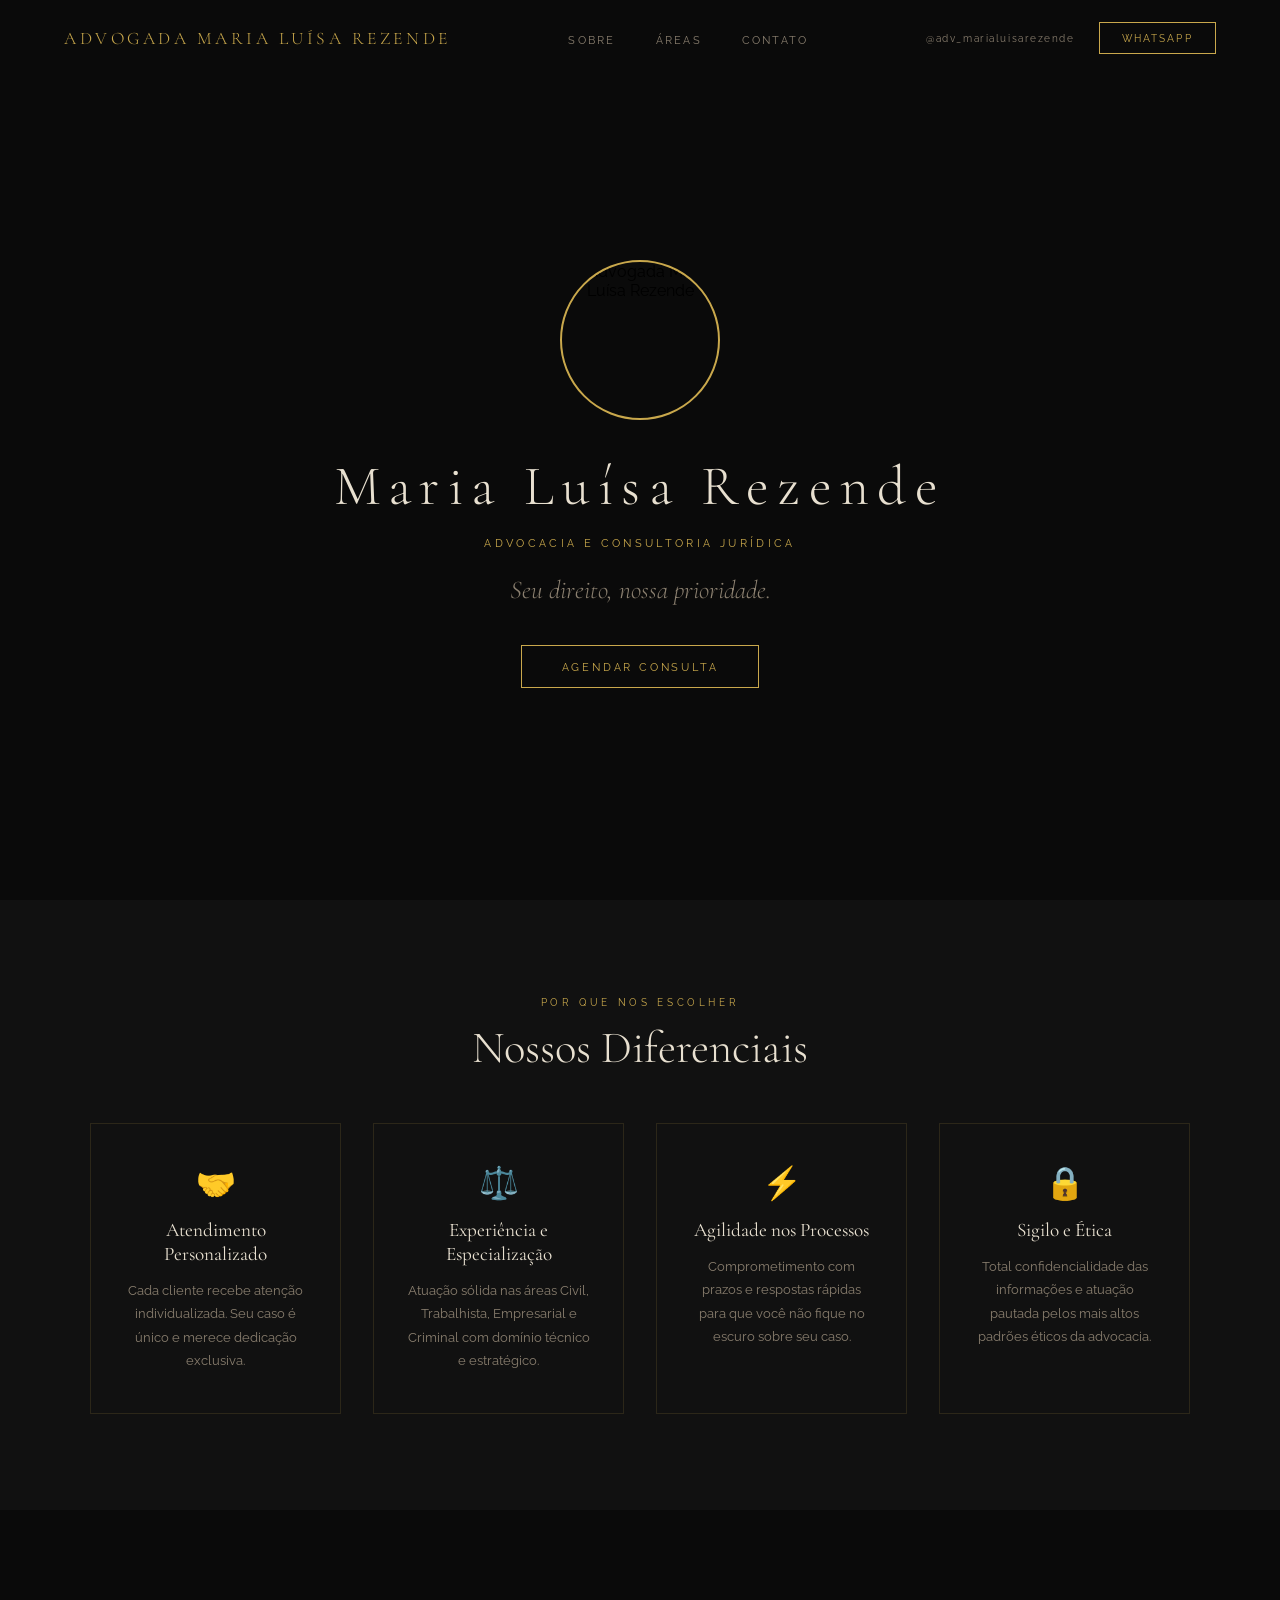
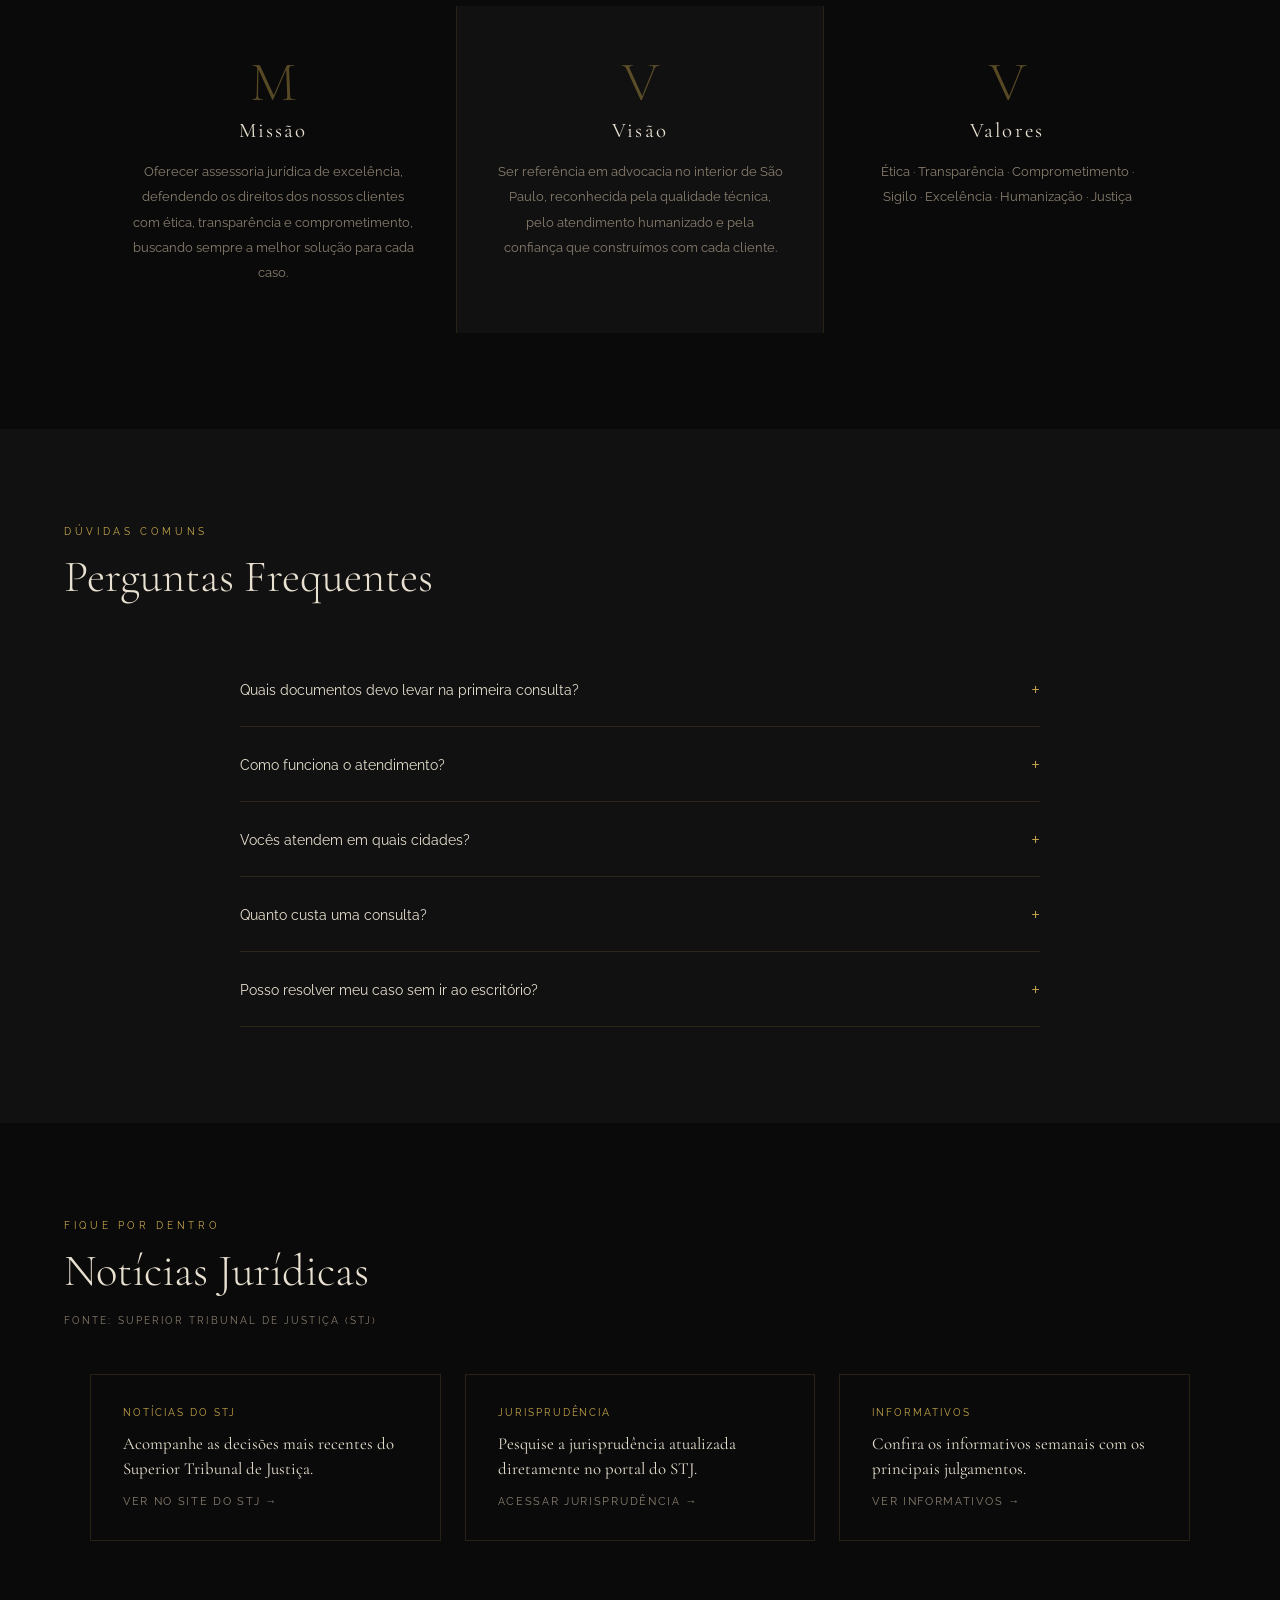
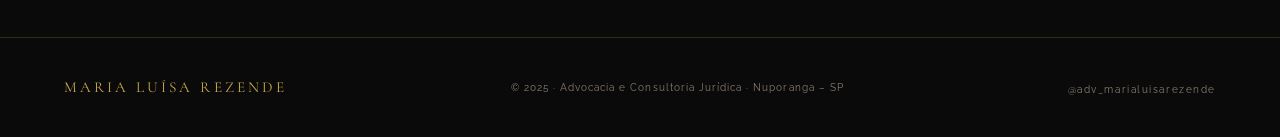
==== index.html @ fe0f77d1 "inicial" ====
<!DOCTYPE html>
<html lang="pt-br">
<head>
    <meta charset="UTF-8">
    <meta name="viewport" content="width=device-width, initial-scale=1.0">
    <title>Maria Luísa Rezende | Advocacia e Consultoria Jurídica</title>
    <link href="https://fonts.googleapis.com/css2?family=Cormorant+Garamond:ital,wght@0,300;0,400;0,600;1,300;1,400&family=Raleway:wght@300;400;500;600&display=swap" rel="stylesheet"/>
    <link rel="stylesheet" href="styles.css">
</head>
<body>

    <nav id="navbar">
        <a href="#" class="nav-logo">Advogada Maria Luísa Rezende</a>
        <ul class="nav-links">
            <li><a href="sobre.html">Sobre</a></li>
            <li><a href="areas.html">Áreas</a></li>
            <li><a href="contato.html">Contato</a></li>
        </ul>
        <div class="nav-right">
            <a href="https://instagram.com/adv_marialuisarezende" target="_blank" class="nav-instagram">
                @adv_marialuisarezende
            </a>
            <a href="https://wa.me/5516993647155" target="_blank" class="nav-whatsapp">
                WhatsApp
            </a>
        </div>
    </nav>

    <section class="hero">
        <div class="hero-photo">
            <img src="foto.jpg" alt="Advogada Maria Luísa Rezende"/>
        </div>
        <h1 class="hero-name">Maria Luísa Rezende</h1>
        <p class="hero-role">Advocacia e Consultoria Jurídica</p>
        <p class="hero-slogan">Seu direito, nossa prioridade.</p>
        <a href="https://wa.me/5516993647155?text=Olá%2C%20gostaria%20de%20agendar%20uma%20consulta." target="_blank" class="hero-btn">
            Agendar Consulta
        </a>
    </section>

    <section class="diferenciais">
        <p class="section-label">Por que nos escolher</p>
        <h2 class="section-title">Nossos Diferenciais</h2>
        <div class="diferenciais-grid">
            <div class="diferencial-item">
                <span class="diferencial-icone">🤝</span>
                <h3>Atendimento Personalizado</h3>
                <p>Cada cliente recebe atenção individualizada. Seu caso é único e merece dedicação exclusiva.</p>
            </div>
            <div class="diferencial-item">
                <span class="diferencial-icone">⚖️</span>
                <h3>Experiência e Especialização</h3>
                <p>Atuação sólida nas áreas Civil, Trabalhista, Empresarial e Criminal com domínio técnico e estratégico.</p>
            </div>
            <div class="diferencial-item">
                <span class="diferencial-icone">⚡</span>
                <h3>Agilidade nos Processos</h3>
                <p>Comprometimento com prazos e respostas rápidas para que você não fique no escuro sobre seu caso.</p>
            </div>
            <div class="diferencial-item">
                <span class="diferencial-icone">🔒</span>
                <h3>Sigilo e Ética</h3>
                <p>Total confidencialidade das informações e atuação pautada pelos mais altos padrões éticos da advocacia.</p>
            </div>
        </div>
    </section>

    <section class="mvv">
        <div class="mvv-grid">
            <div class="mvv-item">
                <span class="mvv-letra">M</span>
                <h3>Missão</h3>
                <p>Oferecer assessoria jurídica de excelência, defendendo os direitos dos nossos clientes com ética, transparência e comprometimento, buscando sempre a melhor solução para cada caso.</p>
            </div>
            <div class="mvv-item mvv-destaque">
                <span class="mvv-letra">V</span>
                <h3>Visão</h3>
                <p>Ser referência em advocacia no interior de São Paulo, reconhecida pela qualidade técnica, pelo atendimento humanizado e pela confiança que construímos com cada cliente.</p>
            </div>
            <div class="mvv-item">
                <span class="mvv-letra">V</span>
                <h3>Valores</h3>
                <p>Ética · Transparência · Comprometimento · Sigilo · Excelência · Humanização · Justiça</p>
            </div>
        </div>
    </section>

    <section class="faq">
        <p class="section-label">Dúvidas Comuns</p>
        <h2 class="section-title">Perguntas Frequentes</h2>
        <div class="faq-lista">

            <div class="faq-item">
                <button class="faq-pergunta">
                    Quais documentos devo levar na primeira consulta?
                    <span class="faq-icone">+</span>
                </button>
                <div class="faq-resposta">
                    <p>Leve sempre RG, CPF e comprovante de residência. Dependendo do caso: Direito de Família (certidão de casamento/nascimento), Trabalhista (carteira de trabalho, contracheques), Civil (contratos e documentos relacionados ao problema) e Criminal (boletim de ocorrência, se houver).</p>
                </div>
            </div>

            <div class="faq-item">
                <button class="faq-pergunta">
                    Como funciona o atendimento?
                    <span class="faq-icone">+</span>
                </button>
                <div class="faq-resposta">
                    <p>O atendimento começa com uma consulta inicial para entender seu caso. Após a análise, apresentamos as melhores estratégias jurídicas e os honorários de forma clara e transparente, sem surpresas.</p>
                </div>
            </div>

            <div class="faq-item">
                <button class="faq-pergunta">
                    Vocês atendem em quais cidades?
                    <span class="faq-icone">+</span>
                </button>
                <div class="faq-resposta">
                    <p>Estamos sediados em Nuporanga – SP e atendemos clientes em toda a região do interior paulista. Consultas online também estão disponíveis.</p>
                </div>
            </div>

            <div class="faq-item">
                <button class="faq-pergunta">
                    Quanto custa uma consulta?
                    <span class="faq-icone">+</span>
                </button>
                <div class="faq-resposta">
                    <p>Os honorários variam conforme a complexidade do caso e são sempre apresentados de forma transparente antes de qualquer compromisso. Entre em contato para agendar uma avaliação inicial.</p>
                </div>
            </div>

            <div class="faq-item">
                <button class="faq-pergunta">
                    Posso resolver meu caso sem ir ao escritório?
                    <span class="faq-icone">+</span>
                </button>
                <div class="faq-resposta">
                    <p>Sim! Oferecemos atendimento remoto via WhatsApp e videochamada para consultas e acompanhamento de casos, garantindo praticidade sem abrir mão da qualidade.</p>
                </div>
            </div>

        </div>
    </section>

    <section class="noticias">
        <p class="section-label">Fique por dentro</p>
        <h2 class="section-title">Notícias Jurídicas</h2>
        <p class="noticias-fonte">Fonte: Superior Tribunal de Justiça (STJ)</p>
        <div class="noticias-grid" id="noticias-grid">
            <p class="noticias-loading">Carregando notícias...</p>
        </div>
    </section>

    <footer>
        <div class="footer-brand">Maria Luísa Rezende</div>
        <div class="footer-copy">© 2025 · Advocacia e Consultoria Jurídica · Nuporanga – SP</div>
        <div class="footer-social">
            <a href="https://instagram.com/adv_marialuisarezende" target="_blank">@adv_marialuisarezende</a>
        </div>
    </footer>

    <script src="main.js"></script>
</body>
</html>
---- styles.css ----
* {
  box-sizing: border-box;
  margin: 0;
  padding: 0;
}

a {
  color: inherit;
  text-decoration: none;
}

body {
  background: #0a0a0a;
  font-family: 'Raleway', sans-serif;
  height: 200vh;
}


nav {
  position: fixed;
  top: 0;
  left: 0;
  right: 0;
  z-index: 100;

  display: flex;
  align-items: center;
  justify-content: space-between;

  padding: 1.4rem 5vw;

  background: transparent;
  border-bottom: 1px solid transparent;
  transition: background 0.4s, border-color 0.4s;
}

nav.scrolled {
  background: rgba(10, 10, 10, 0.95);
  border-color: rgba(201, 168, 76, 0.2);
  backdrop-filter: blur(12px);
}


.nav-logo {
  font-family: 'Cormorant Garamond', serif;
  font-size: 1.1rem;
  font-weight: 300;
  letter-spacing: 0.2em;
  text-transform: uppercase;
  color: #C9A84C;
  text-decoration: none;
}


.nav-links {
  display: flex;
  gap: 2.5rem;
  list-style: none;
}

.nav-links a {
  color: #8a7f6f;
  text-decoration: none;
  font-size: 0.7rem;
  letter-spacing: 0.2em;
  text-transform: uppercase;
  transition: color 0.3s;
}

.nav-links a:hover {
  color: #C9A84C;
}


.nav-right {
  display: flex;
  align-items: center;
  gap: 1.5rem;
}

.nav-instagram {
  color: #8a7f6f;
  text-decoration: none;
  font-size: 0.65rem;
  letter-spacing: 0.15em;
  transition: color 0.3s;
}

.nav-instagram:hover {
  color: #C9A84C;
}

.nav-whatsapp {
  padding: 0.55rem 1.4rem;
  border: 1px solid #C9A84C;
  color: #C9A84C;
  text-decoration: none;
  font-size: 0.65rem;
  letter-spacing: 0.2em;
  text-transform: uppercase;
  transition: background 0.3s, color 0.3s;
}

.nav-whatsapp:hover {
  background: #C9A84C;
  color: #0a0a0a;
}
.hero {
  min-height: 100vh;
  display: flex;
  flex-direction: column;
  align-items: center;
  justify-content: center;
  text-align: center;
  padding: 8rem 5vw 5rem;
  gap: 1rem;
}
 
.hero-photo {
  width: 160px;
  height: 160px;
  border-radius: 50%;
  overflow: hidden;
  border: 2px solid #C9A84C;
  margin-bottom: 1rem;
}
 
.hero-photo img {
  width: 100%;
  height: 100%;
  object-fit: cover;
}
 
.hero-name {
  font-family: 'Cormorant Garamond', serif;
  font-size: clamp(2rem, 5vw, 3.5rem);
  font-weight: 300;
  letter-spacing: 0.15em;
  color: #e8e0d0;
}
 
.hero-role {
  font-size: 0.7rem;
  letter-spacing: 0.3em;
  text-transform: uppercase;
  color: #C9A84C;
}
 
.hero-slogan {
  font-family: 'Cormorant Garamond', serif;
  font-size: clamp(1.1rem, 2.5vw, 1.6rem);
  font-style: italic;
  font-weight: 300;
  color: #8a7f6f;
  margin-top: 0.5rem;
}
 
.hero-btn {
  display: inline-block;
  margin-top: 1.5rem;
  padding: 0.85rem 2.5rem;
  border: 1px solid #C9A84C;
  color: #C9A84C;
  font-size: 0.7rem;
  letter-spacing: 0.25em;
  text-transform: uppercase;
  transition: background 0.3s, color 0.3s;
}
 
.hero-btn:hover {
  background: #C9A84C;
  color: #0a0a0a;
}

.section-label {
  font-size: 0.65rem;
  letter-spacing: 0.35em;
  text-transform: uppercase;
  color: #C9A84C;
  margin-bottom: 0.8rem;
}

.section-title {
  font-family: 'Cormorant Garamond', serif;
  font-size: clamp(1.8rem, 4vw, 2.8rem);
  font-weight: 300;
  color: #e8e0d0;
  margin-bottom: 3rem;
}


.diferenciais {
  padding: 6rem 5vw;
  background: #111111;
  text-align: center;
}

.diferenciais-grid {
  display: grid;
  grid-template-columns: repeat(auto-fit, minmax(220px, 1fr));
  gap: 2rem;
  max-width: 1100px;
  margin: 0 auto;
}

.diferencial-item {
  padding: 2.5rem 2rem;
  border: 1px solid rgba(201, 168, 76, 0.15);
  transition: border-color 0.3s;
}

.diferencial-item:hover {
  border-color: rgba(201, 168, 76, 0.5);
}

.diferencial-icone {
  font-size: 2rem;
  display: block;
  margin-bottom: 1rem;
}

.diferencial-item h3 {
  font-family: 'Cormorant Garamond', serif;
  font-size: 1.2rem;
  font-weight: 400;
  color: #e8e0d0;
  margin-bottom: 0.8rem;
}

.diferencial-item p {
  font-size: 0.82rem;
  color: #8a7f6f;
  line-height: 1.8;
}


.mvv {
  padding: 6rem 5vw;
}

.mvv-grid {
  display: grid;
  grid-template-columns: repeat(auto-fit, minmax(260px, 1fr));
  gap: 1px;
  background: rgba(201, 168, 76, 0.15);
  max-width: 1100px;
  margin: 0 auto;
}

.mvv-item {
  background: #0a0a0a;
  padding: 3rem 2.5rem;
  text-align: center;
}

.mvv-destaque {
  background: #111111;
}

.mvv-letra {
  font-family: 'Cormorant Garamond', serif;
  font-size: 3.5rem;
  font-weight: 300;
  color: #C9A84C;
  opacity: 0.4;
  display: block;
  margin-bottom: 0.5rem;
  line-height: 1;
}

.mvv-item h3 {
  font-family: 'Cormorant Garamond', serif;
  font-size: 1.3rem;
  font-weight: 400;
  color: #e8e0d0;
  letter-spacing: 0.1em;
  margin-bottom: 1rem;
}

.mvv-item p {
  font-size: 0.83rem;
  color: #8a7f6f;
  line-height: 1.9;
}


.faq {
  padding: 6rem 5vw;
  background: #111111;
}

.faq-lista {
  max-width: 800px;
  margin: 0 auto;
}

.faq-item {
  border-bottom: 1px solid rgba(201, 168, 76, 0.15);
}

.faq-pergunta {
  width: 100%;
  background: none;
  border: none;
  padding: 1.5rem 0;
  display: flex;
  justify-content: space-between;
  align-items: center;
  cursor: pointer;
  font-family: 'Raleway', sans-serif;
  font-size: 0.9rem;
  font-weight: 400;
  color: #e8e0d0;
  text-align: left;
  gap: 1rem;
  transition: color 0.3s;
}

.faq-pergunta:hover {
  color: #C9A84C;
}

.faq-icone {
  font-size: 1.4rem;
  color: #C9A84C;
  flex-shrink: 0;
  transition: transform 0.3s;
  font-weight: 300;
}

.faq-item.aberto .faq-icone {
  transform: rotate(45deg);
}

.faq-resposta {
  max-height: 0;
  overflow: hidden;
  transition: max-height 0.4s ease, padding 0.3s;
}

.faq-item.aberto .faq-resposta {
  max-height: 200px;
  padding-bottom: 1.5rem;
}

.faq-resposta p {
  font-size: 0.83rem;
  color: #8a7f6f;
  line-height: 1.9;
}


.noticias {
  padding: 6rem 5vw;
}

.noticias-fonte {
  font-size: 0.65rem;
  letter-spacing: 0.2em;
  color: #8a7f6f;
  margin-top: -2rem;
  margin-bottom: 3rem;
  text-transform: uppercase;
}

.noticias-grid {
  display: grid;
  grid-template-columns: repeat(auto-fit, minmax(280px, 1fr));
  gap: 1.5rem;
  max-width: 1100px;
  margin: 0 auto;
}

.noticia-card {
  border: 1px solid rgba(201, 168, 76, 0.15);
  padding: 2rem;
  transition: border-color 0.3s;
  display: flex;
  flex-direction: column;
  gap: 0.8rem;
}

.noticia-card:hover {
  border-color: rgba(201, 168, 76, 0.4);
}

.noticia-data {
  font-size: 0.62rem;
  letter-spacing: 0.2em;
  text-transform: uppercase;
  color: #C9A84C;
}

.noticia-titulo {
  font-family: 'Cormorant Garamond', serif;
  font-size: 1.05rem;
  font-weight: 400;
  color: #e8e0d0;
  line-height: 1.5;
}

.noticia-link {
  font-size: 0.7rem;
  letter-spacing: 0.15em;
  text-transform: uppercase;
  color: #8a7f6f;
  margin-top: auto;
  transition: color 0.3s;
}

.noticia-link:hover {
  color: #C9A84C;
}

.noticias-loading {
  color: #8a7f6f;
  font-size: 0.85rem;
  letter-spacing: 0.1em;
}


footer {
  border-top: 1px solid rgba(201, 168, 76, 0.2);
  padding: 2.5rem 5vw;
  display: flex;
  align-items: center;
  justify-content: space-between;
  flex-wrap: wrap;
  gap: 1rem;
}

.footer-brand {
  font-family: 'Cormorant Garamond', serif;
  font-size: 0.95rem;
  letter-spacing: 0.2em;
  color: #C9A84C;
  text-transform: uppercase;
}

.footer-copy {
  font-size: 0.65rem;
  color: #8a7f6f;
  letter-spacing: 0.1em;
}

.footer-social a {
  font-size: 0.65rem;
  letter-spacing: 0.15em;
  color: #8a7f6f;
  transition: color 0.3s;
}

.footer-social a:hover {
  color: #C9A84C;
}
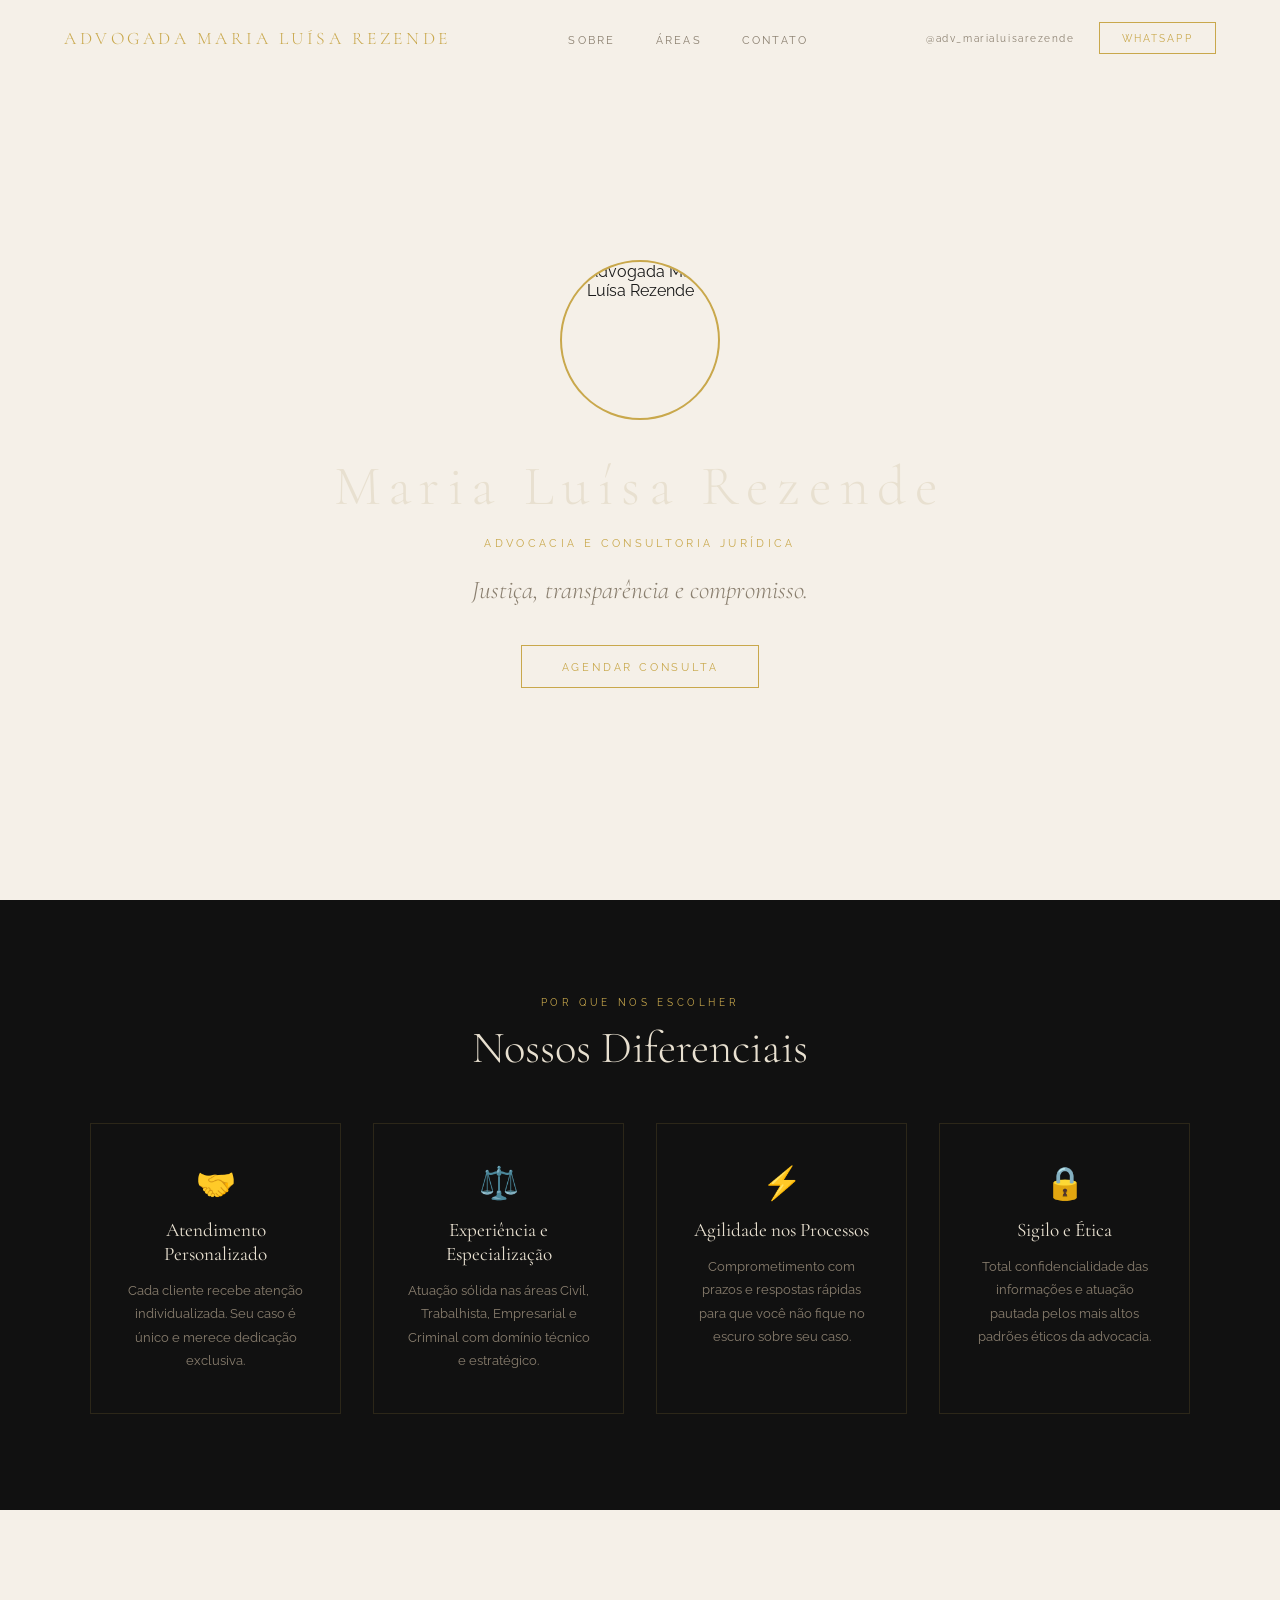
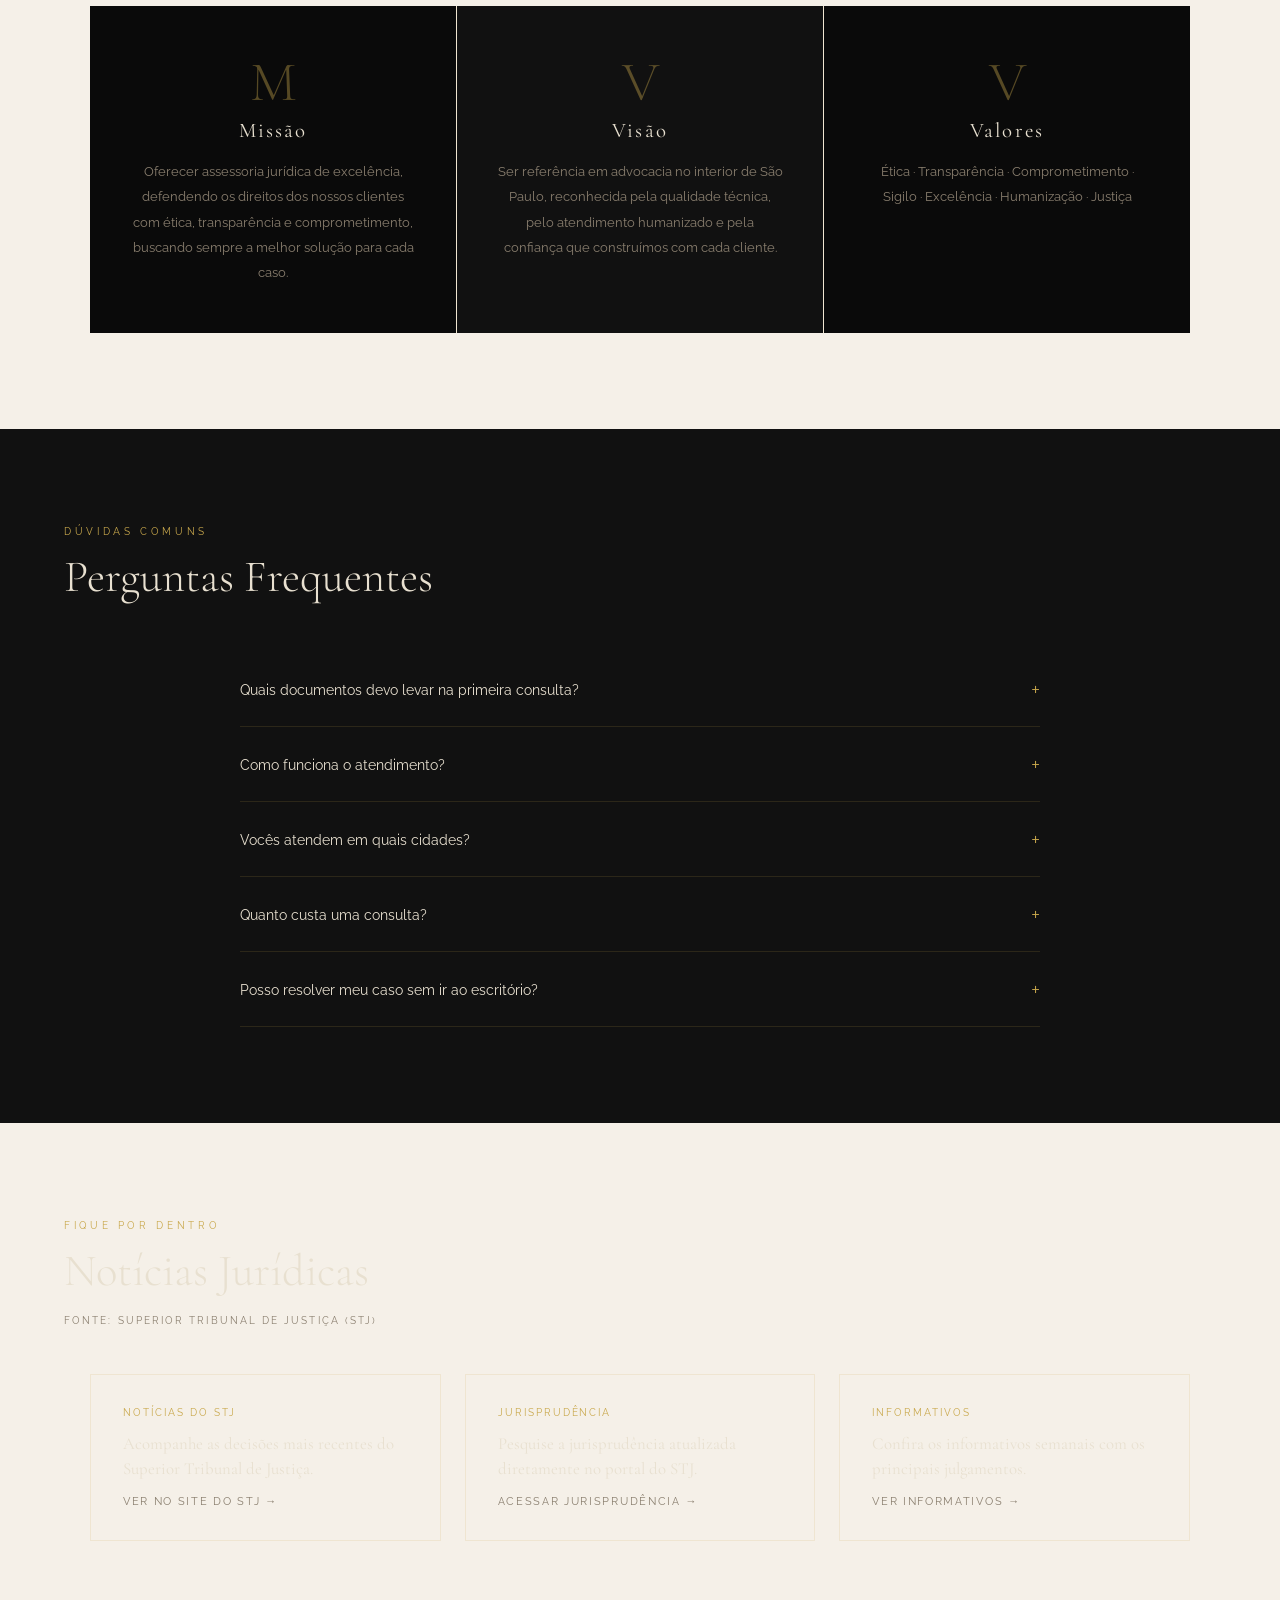
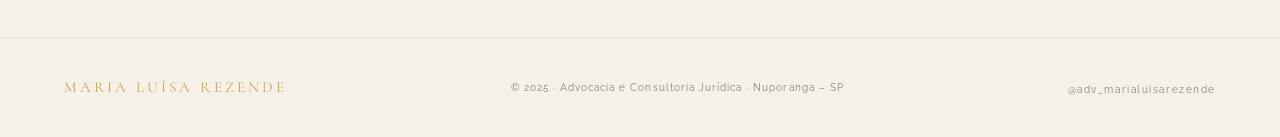
==== commit ad7c377b: "Atualizando arquivos do projeto" ====
--- a/index.html
+++ b/index.html
@@ -32,7 +32,7 @@
         </div>
         <h1 class="hero-name">Maria Luísa Rezende</h1>
         <p class="hero-role">Advocacia e Consultoria Jurídica</p>
-        <p class="hero-slogan">Seu direito, nossa prioridade.</p>
+        <p class="hero-slogan">Justiça, transparência e compromisso.</p>
         <a href="https://wa.me/5516993647155?text=Olá%2C%20gostaria%20de%20agendar%20uma%20consulta." target="_blank" class="hero-btn">
             Agendar Consulta
         </a>
@@ -159,6 +159,7 @@
             <a href="https://instagram.com/adv_marialuisarezende" target="_blank">@adv_marialuisarezende</a>
         </div>
     </footer>
+    <button id="btn-topo" title="Voltar ao topo">↑</button>
 
     <script src="main.js"></script>
 </body>
--- a/styles.css
+++ b/styles.css
@@ -1,3 +1,6 @@
+/* ══════════════════════════════
+   RESET BÁSICO
+══════════════════════════════ */
 * {
   box-sizing: border-box;
   margin: 0;
@@ -12,9 +15,13 @@
 body {
   background: #0a0a0a;
   font-family: 'Raleway', sans-serif;
-  height: 200vh;
-}
-
+  height: 200vh; /* altura extra para testar o scroll */
+}
+
+
+/* ══════════════════════════════
+   NAVBAR
+══════════════════════════════ */
 
 nav {
   position: fixed;
@@ -41,6 +48,7 @@
 }
 
 
+/* ── Logo ── */
 .nav-logo {
   font-family: 'Cormorant Garamond', serif;
   font-size: 1.1rem;
@@ -52,6 +60,7 @@
 }
 
 
+/* ── Links ── */
 .nav-links {
   display: flex;
   gap: 2.5rem;
@@ -72,6 +81,7 @@
 }
 
 
+/* ── Lado direito ── */
 .nav-right {
   display: flex;
   align-items: center;
@@ -116,6 +126,7 @@
   gap: 1rem;
 }
  
+/* ── Foto ── */
 .hero-photo {
   width: 160px;
   height: 160px;
@@ -129,8 +140,10 @@
   width: 100%;
   height: 100%;
   object-fit: cover;
-}
- 
+  /* Enquanto não tiver foto, o espaço fica reservado */
+}
+ 
+/* ── Nome ── */
 .hero-name {
   font-family: 'Cormorant Garamond', serif;
   font-size: clamp(2rem, 5vw, 3.5rem);
@@ -139,6 +152,7 @@
   color: #e8e0d0;
 }
  
+/* ── Cargo ── */
 .hero-role {
   font-size: 0.7rem;
   letter-spacing: 0.3em;
@@ -146,6 +160,7 @@
   color: #C9A84C;
 }
  
+/* ── Slogan ── */
 .hero-slogan {
   font-family: 'Cormorant Garamond', serif;
   font-size: clamp(1.1rem, 2.5vw, 1.6rem);
@@ -155,6 +170,7 @@
   margin-top: 0.5rem;
 }
  
+/* ── Botão ── */
 .hero-btn {
   display: inline-block;
   margin-top: 1.5rem;
@@ -172,6 +188,15 @@
   color: #0a0a0a;
 }
 
+/* ══════════════════════════════
+   UTILITÁRIOS GERAIS
+══════════════════════════════ */
+
+a {
+  color: inherit;
+  text-decoration: none;
+}
+
 .section-label {
   font-size: 0.65rem;
   letter-spacing: 0.35em;
@@ -188,6 +213,291 @@
   margin-bottom: 3rem;
 }
 
+
+/* ══════════════════════════════
+   SOBRE — HERO DA PÁGINA
+══════════════════════════════ */
+
+.sobre-hero {
+  min-height: 35vh;
+  display: flex;
+  flex-direction: column;
+  align-items: center;
+  justify-content: center;
+  text-align: center;
+  padding: 10rem 5vw 4rem;
+  border-bottom: 1px solid rgba(201, 168, 76, 0.15);
+}
+
+.sobre-hero-sub {
+  font-size: 0.72rem;
+  letter-spacing: 0.3em;
+  text-transform: uppercase;
+  color: #8a7f6f;
+  margin-top: -2rem;
+}
+
+
+/* ══════════════════════════════
+   SOBRE — BIOGRAFIA
+══════════════════════════════ */
+
+.sobre-bio {
+  padding: 6rem 5vw;
+  background: #111111;
+}
+
+.sobre-bio-grid {
+  display: grid;
+  grid-template-columns: 300px 1fr;
+  gap: 6rem;
+  align-items: start;
+  max-width: 1100px;
+  margin: 0 auto;
+}
+
+.sobre-foto-wrap {
+  display: flex;
+  flex-direction: column;
+  gap: 1.5rem;
+}
+
+.sobre-foto {
+  width: 100%;
+  aspect-ratio: 3/4;
+  overflow: hidden;
+  border: 1px solid rgba(201, 168, 76, 0.3);
+  background: #1a1a1a;
+}
+
+.sobre-foto img {
+  width: 100%;
+  height: 100%;
+  object-fit: cover;
+}
+
+.sobre-oab-card {
+  border: 1px solid rgba(201, 168, 76, 0.2);
+  padding: 1.5rem;
+  display: flex;
+  flex-direction: column;
+  gap: 0.3rem;
+  text-align: center;
+}
+
+.sobre-oab-label {
+  font-size: 0.6rem;
+  letter-spacing: 0.25em;
+  text-transform: uppercase;
+  color: #8a7f6f;
+}
+
+.sobre-oab-num {
+  font-family: 'Cormorant Garamond', serif;
+  font-size: 1.1rem;
+  color: #C9A84C;
+  letter-spacing: 0.1em;
+}
+
+.sobre-oab-membro {
+  font-size: 0.65rem;
+  letter-spacing: 0.2em;
+  text-transform: uppercase;
+  color: #8a7f6f;
+}
+
+.sobre-bio-texto {
+  display: flex;
+  flex-direction: column;
+  gap: 1.2rem;
+}
+
+.sobre-bio-texto p {
+  font-size: 0.9rem;
+  color: #8a7f6f;
+  line-height: 1.95;
+}
+
+
+/* ══════════════════════════════
+   SOBRE — FORMAÇÃO E EXPERIÊNCIA
+══════════════════════════════ */
+
+.sobre-formacao {
+  padding: 6rem 5vw;
+}
+
+.sobre-formacao-grid {
+  display: grid;
+  grid-template-columns: 1fr;  /* 👈 uma coluna só */
+  gap: 3rem;
+  max-width: 700px;  /* 👈 reduz a largura para ficar mais elegante */
+  margin: 0 auto;
+}
+
+.sobre-col-titulo {
+  font-family: 'Cormorant Garamond', serif;
+  font-size: 1.8rem;
+  font-weight: 300;
+  color: #e8e0d0;
+  margin-bottom: 2.5rem;
+}
+
+/* Timeline */
+.timeline {
+  display: flex;
+  flex-direction: column;
+  gap: 0;
+}
+
+.timeline-item {
+  padding: 1.5rem 0 1.5rem 1.5rem;
+  border-left: 1px solid rgba(201, 168, 76, 0.25);
+  position: relative;
+}
+
+/* Ponto dourado na linha */
+.timeline-item::before {
+  content: '';
+  position: absolute;
+  left: -4px;
+  top: 1.9rem;
+  width: 7px;
+  height: 7px;
+  background: #C9A84C;
+  border-radius: 50%;
+}
+
+.timeline-ano {
+  font-size: 0.62rem;
+  letter-spacing: 0.2em;
+  text-transform: uppercase;
+  color: #C9A84C;
+  display: block;
+  margin-bottom: 0.5rem;
+}
+
+.timeline-item h4 {
+  font-family: 'Cormorant Garamond', serif;
+  font-size: 1.05rem;
+  font-weight: 400;
+  color: #e8e0d0;
+  margin-bottom: 0.4rem;
+}
+
+.timeline-item p {
+  font-size: 0.8rem;
+  color: #8a7f6f;
+  line-height: 1.8;
+}
+
+
+
+
+/* ══════════════════════════════
+   SOBRE — COMPROMISSO
+══════════════════════════════ */
+
+.sobre-compromisso {
+  padding: 7rem 5vw;
+  text-align: center;
+}
+
+.sobre-compromisso-inner {
+  max-width: 750px;
+  margin: 0 auto;
+  display: flex;
+  flex-direction: column;
+  align-items: center;
+}
+
+.sobre-quote {
+  font-family: 'Cormorant Garamond', serif;
+  font-size: clamp(1.2rem, 2.5vw, 1.7rem);
+  font-style: italic;
+  font-weight: 300;
+  color: #e8e0d0;
+  line-height: 1.7;
+  border: none;
+  margin: 0;
+}
+
+.sobre-quote-autor {
+  font-size: 0.7rem;
+  letter-spacing: 0.2em;
+  text-transform: uppercase;
+  color: #C9A84C;
+  margin-top: 1.5rem;
+}
+
+
+/* ══════════════════════════════
+   FOOTER
+══════════════════════════════ */
+
+footer {
+  border-top: 1px solid rgba(201, 168, 76, 0.2);
+  padding: 2.5rem 5vw;
+  display: flex;
+  align-items: center;
+  justify-content: space-between;
+  flex-wrap: wrap;
+  gap: 1rem;
+}
+
+.footer-brand {
+  font-family: 'Cormorant Garamond', serif;
+  font-size: 0.95rem;
+  letter-spacing: 0.2em;
+  color: #C9A84C;
+  text-transform: uppercase;
+}
+
+.footer-copy {
+  font-size: 0.65rem;
+  color: #8a7f6f;
+  letter-spacing: 0.1em;
+}
+
+.footer-social a {
+  font-size: 0.65rem;
+  letter-spacing: 0.15em;
+  color: #8a7f6f;
+  transition: color 0.3s;
+}
+
+.footer-social a:hover {
+  color: #C9A84C;
+}
+
+
+/* ══════════════════════════════
+   RESPONSIVO
+══════════════════════════════ */
+
+@media (max-width: 768px) {
+  .sobre-bio-grid {
+    grid-template-columns: 1fr;
+    gap: 3rem;
+  }
+  .sobre-foto {
+    aspect-ratio: 1/1;
+    max-width: 280px;
+    margin: 0 auto;
+  }
+  .sobre-formacao-grid {
+    grid-template-columns: 1fr;
+    gap: 3rem;
+  }
+  footer {
+    flex-direction: column;
+    text-align: center;
+  }
+}
+
+/* ══════════════════════════════
+   DIFERENCIAIS
+══════════════════════════════ */
 
 .diferenciais {
   padding: 6rem 5vw;
@@ -233,6 +543,10 @@
   line-height: 1.8;
 }
 
+
+/* ══════════════════════════════
+   MISSÃO VISÃO VALORES
+══════════════════════════════ */
 
 .mvv {
   padding: 6rem 5vw;
@@ -284,6 +598,10 @@
 }
 
 
+/* ══════════════════════════════
+   FAQ
+══════════════════════════════ */
+
 .faq {
   padding: 6rem 5vw;
   background: #111111;
@@ -350,6 +668,10 @@
 }
 
 
+/* ══════════════════════════════
+   NOTÍCIAS
+══════════════════════════════ */
+
 .noticias {
   padding: 6rem 5vw;
 }
@@ -417,39 +739,613 @@
   font-size: 0.85rem;
   letter-spacing: 0.1em;
 }
-
-
-footer {
-  border-top: 1px solid rgba(201, 168, 76, 0.2);
-  padding: 2.5rem 5vw;
+/* ══════════════════════════════
+   ANIMAÇÃO AO ROLAR
+══════════════════════════════ */
+
+/* Estado inicial: invisível e levemente abaixo */
+.reveal {
+  opacity: 0;
+  transform: translateY(28px);
+  transition: opacity 0.7s ease, transform 0.7s ease;
+}
+
+/* Estado final: visível, na posição normal */
+.reveal.visivel {
+  opacity: 1;
+  transform: translateY(0);
+}
+
+
+/* ══════════════════════════════
+   LINK ATIVO NA NAVBAR
+══════════════════════════════ */
+
+.nav-links a.ativo {
+  color: #C9A84C;
+  /* Linha dourada embaixo do link ativo */
+  border-bottom: 1px solid #C9A84C;
+  padding-bottom: 2px;
+}
+
+
+/* ══════════════════════════════
+   BOTÃO VOLTAR AO TOPO
+══════════════════════════════ */
+
+#btn-topo {
+  position: fixed;
+  bottom: 2rem;
+  right: 2rem;
+  width: 44px;
+  height: 44px;
+  border: 1px solid #C9A84C;
+  background: #0a0a0a;
+  color: #C9A84C;
+  font-size: 1.1rem;
+  cursor: pointer;
   display: flex;
   align-items: center;
+  justify-content: center;
+  z-index: 200;
+
+  /* Começa invisível */
+  opacity: 0;
+  pointer-events: none;
+  transform: translateY(10px);
+  transition: opacity 0.3s, transform 0.3s, background 0.3s;
+}
+
+#btn-topo.visivel {
+  opacity: 1;
+  pointer-events: auto;
+  transform: translateY(0);
+}
+
+#btn-topo:hover {
+  background: #C9A84C;
+  color: #0a0a0a;
+}
+/* Tema escuro (padrão) */
+:root {
+  --bg: #0a0a0a;
+  --bg2: #111111;
+  --texto: #e8e0d0;
+  --texto-muted: #8a7f6f;
+  --dourado: #C9A84C;
+}
+
+/* Tema claro — sobrescreve as variáveis */
+@media (prefers-color-scheme: light) {
+  :root {
+    --bg: #f5f0e8;
+    --bg2: #ede8df;
+    --texto: #1a1a1a;
+    --texto-muted: #5a5040;
+    --dourado: #b8943f;
+  }
+}
+
+/* Aí no CSS você usa as variáveis em vez de cores fixas */
+body {
+  background: var(--bg);
+  color: var(--texto);
+}
+
+nav {
+  background: var(--bg);
+}
+/* ══════════════════════════════
+   ÁREAS — HERO
+══════════════════════════════ */
+
+.areas-hero {
+  min-height: 35vh;
+  display: flex;
+  flex-direction: column;
+  align-items: center;
+  justify-content: center;
+  text-align: center;
+  padding: 10rem 5vw 4rem;
+  border-bottom: 1px solid rgba(201, 168, 76, 0.15);
+}
+
+.areas-hero-sub {
+  font-size: 0.72rem;
+  letter-spacing: 0.3em;
+  text-transform: uppercase;
+  color: #8a7f6f;
+  margin-top: -2rem;
+}
+
+
+/* ══════════════════════════════
+   ÁREAS — GRID DE CARDS
+══════════════════════════════ */
+
+.areas-section {
+  padding: 6rem 5vw;
+}
+
+.areas-grid {
+  display: grid;
+  grid-template-columns: repeat(auto-fit, minmax(320px, 1fr));
+  gap: 2rem;
+  max-width: 1200px;
+  margin: 0 auto;
+}
+
+.area-card {
+  border: 1px solid rgba(201, 168, 76, 0.15);
+  display: flex;
+  flex-direction: column;
+  gap: 0;
+  transition: border-color 0.3s;
+  background: #111111;
+}
+
+.area-card:hover {
+  border-color: rgba(201, 168, 76, 0.4);
+}
+
+/* ── Cabeçalho do card ── */
+.area-card-header {
+  padding: 2.5rem 2.5rem 2rem;
+  border-bottom: 1px solid rgba(201, 168, 76, 0.1);
+}
+
+.area-icone {
+  font-size: 2rem;
+  display: block;
+  margin-bottom: 1rem;
+}
+
+.area-nome {
+  font-family: 'Cormorant Garamond', serif;
+  font-size: 1.5rem;
+  font-weight: 400;
+  color: #e8e0d0;
+  margin-bottom: 0.8rem;
+}
+
+.area-desc {
+  font-size: 0.82rem;
+  color: #8a7f6f;
+  line-height: 1.8;
+}
+
+/* ── Lista de serviços ── */
+.area-servicos {
+  padding: 2rem 2.5rem;
+  border-bottom: 1px solid rgba(201, 168, 76, 0.1);
+  flex: 1;
+}
+
+.area-servicos-titulo {
+  font-size: 0.62rem;
+  letter-spacing: 0.25em;
+  text-transform: uppercase;
+  color: #C9A84C;
+  margin-bottom: 1rem;
+}
+
+.area-servicos ul {
+  list-style: none;
+  display: flex;
+  flex-direction: column;
+  gap: 0.6rem;
+}
+
+.area-servicos ul li {
+  font-size: 0.82rem;
+  color: #8a7f6f;
+  padding-left: 1rem;
+  position: relative;
+  line-height: 1.5;
+}
+
+/* Bolinha dourada antes de cada item */
+.area-servicos ul li::before {
+  content: '';
+  position: absolute;
+  left: 0;
+  top: 0.55em;
+  width: 4px;
+  height: 4px;
+  background: #C9A84C;
+  border-radius: 50%;
+}
+
+/* ── Pergunta frequente ── */
+.area-faq {
+  padding: 2rem 2.5rem;
+  background: rgba(201, 168, 76, 0.04);
+  border-bottom: 1px solid rgba(201, 168, 76, 0.1);
+}
+
+.area-faq-pergunta {
+  width: 100%;
+  background: none;
+  border: none;
+  padding: 0;
+  display: flex;
   justify-content: space-between;
-  flex-wrap: wrap;
+  align-items: center;
+  cursor: pointer;
+  font-family: 'Raleway', sans-serif;
+  font-size: 0.82rem;
+  font-weight: 500;
+  color: #e8e0d0;
+  text-align: left;
   gap: 1rem;
-}
-
-.footer-brand {
-  font-family: 'Cormorant Garamond', serif;
-  font-size: 0.95rem;
+  transition: color 0.3s;
+}
+
+.area-faq-pergunta:hover {
+  color: #C9A84C;
+}
+
+.area-faq-resposta {
+  max-height: 0;
+  overflow: hidden;
+  transition: max-height 0.4s ease, padding 0.3s;
+}
+
+.area-faq.aberto .area-faq-resposta {
+  max-height: 200px;
+  padding-top: 0.8rem;
+}
+
+.area-faq.aberto .faq-icone {
+  transform: rotate(45deg);
+}
+
+/* ── Botão do card ── */
+.area-btn {
+  display: block;
+  text-align: center;
+  padding: 1.1rem;
+  font-size: 0.68rem;
   letter-spacing: 0.2em;
-  color: #C9A84C;
-  text-transform: uppercase;
-}
-
-.footer-copy {
+  text-transform: uppercase;
+  color: #C9A84C;
+  border-top: 1px solid rgba(201, 168, 76, 0.15);
+  transition: background 0.3s, color 0.3s;
+}
+
+.area-btn:hover {
+  background: #C9A84C;
+  color: #0a0a0a;
+}
+
+
+/* ══════════════════════════════
+   ÁREAS — CTA FINAL
+══════════════════════════════ */
+
+.areas-cta {
+  padding: 6rem 5vw;
+  text-align: center;
+  background: #111111;
+  border-top: 1px solid rgba(201, 168, 76, 0.15);
+}
+
+.areas-cta-texto {
+  font-size: 0.9rem;
+  color: #8a7f6f;
+  max-width: 500px;
+  margin: -1.5rem auto 2.5rem;
+  line-height: 1.8;
+}
+
+
+/* ══════════════════════════════
+   RESPONSIVO
+══════════════════════════════ */
+
+@media (max-width: 768px) {
+  .areas-grid {
+    grid-template-columns: 1fr;
+  }
+}
+/* ══════════════════════════════
+   CONTATO — HERO
+══════════════════════════════ */
+ 
+.contato-hero {
+  min-height: 35vh;
+  display: flex;
+  flex-direction: column;
+  align-items: center;
+  justify-content: center;
+  text-align: center;
+  padding: 10rem 5vw 4rem;
+  border-bottom: 1px solid rgba(201, 168, 76, 0.15);
+}
+ 
+.contato-hero-sub {
+  font-size: 0.72rem;
+  letter-spacing: 0.3em;
+  text-transform: uppercase;
+  color: #8a7f6f;
+  margin-top: -2rem;
+}
+ 
+ 
+/* ══════════════════════════════
+   CONTATO — GRID PRINCIPAL
+══════════════════════════════ */
+ 
+.contato-section {
+  padding: 6rem 5vw;
+}
+ 
+.contato-grid {
+  display: grid;
+  grid-template-columns: 1fr 1.4fr;
+  gap: 6rem;
+  max-width: 1100px;
+  margin: 0 auto;
+}
+ 
+ 
+/* ══════════════════════════════
+   CONTATO — INFORMAÇÕES
+══════════════════════════════ */
+ 
+.contato-info {
+  display: flex;
+  flex-direction: column;
+  gap: 2.5rem;
+}
+ 
+.contato-bloco {
+  display: flex;
+  flex-direction: column;
+  gap: 0.6rem;
+  padding-bottom: 2.5rem;
+  border-bottom: 1px solid rgba(201, 168, 76, 0.1);
+}
+ 
+.contato-bloco:last-child {
+  border-bottom: none;
+}
+ 
+.contato-bloco-label {
+  font-size: 0.62rem;
+  letter-spacing: 0.3em;
+  text-transform: uppercase;
+  color: #C9A84C;
+}
+ 
+.contato-valor {
+  font-family: 'Cormorant Garamond', serif;
+  font-size: 1.05rem;
+  color: #e8e0d0;
+  line-height: 1.6;
+  transition: color 0.3s;
+}
+ 
+.contato-valor:hover {
+  color: #C9A84C;
+}
+ 
+.contato-bloco-obs {
+  font-size: 0.72rem;
+  color: #8a7f6f;
+}
+ 
+/* Botão WhatsApp */
+.contato-whatsapp-btn {
+  display: inline-flex;
+  align-items: center;
+  gap: 0.6rem;
+  padding: 0.8rem 1.5rem;
+  border: 1px solid #C9A84C;
+  color: #C9A84C;
+  font-size: 0.85rem;
+  letter-spacing: 0.05em;
+  transition: background 0.3s, color 0.3s;
+  width: fit-content;
+}
+ 
+.contato-whatsapp-btn:hover {
+  background: #C9A84C;
+  color: #0a0a0a;
+}
+ 
+/* Horário */
+.contato-horario {
+  display: flex;
+  flex-direction: column;
+  gap: 0.5rem;
+}
+ 
+.contato-horario-linha {
+  display: flex;
+  justify-content: space-between;
+  font-size: 0.82rem;
+  color: #8a7f6f;
+  padding: 0.4rem 0;
+  border-bottom: 1px solid rgba(201, 168, 76, 0.08);
+}
+ 
+.contato-horario-hora {
+  color: #e8e0d0;
+  font-weight: 500;
+}
+ 
+.contato-horario-fechado {
+  color: #5a5040;
+}
+ 
+/* Social */
+.contato-social-link {
+  display: inline-flex;
+  align-items: center;
+  gap: 0.5rem;
+  font-size: 0.85rem;
+  color: #8a7f6f;
+  transition: color 0.3s;
+}
+ 
+.contato-social-link:hover {
+  color: #C9A84C;
+}
+ 
+ 
+/* ══════════════════════════════
+   CONTATO — FORMULÁRIO
+══════════════════════════════ */
+ 
+.contato-form-wrap {
+  display: flex;
+  flex-direction: column;
+  gap: 0.5rem;
+}
+ 
+.contato-form-titulo {
+  font-family: 'Cormorant Garamond', serif;
+  font-size: 1.5rem;
+  font-weight: 300;
+  color: #e8e0d0;
+}
+ 
+.contato-form-sub {
+  font-size: 0.78rem;
+  color: #8a7f6f;
+  margin-bottom: 1.5rem;
+}
+ 
+.contato-form {
+  display: flex;
+  flex-direction: column;
+  gap: 1.4rem;
+}
+ 
+.form-grupo {
+  display: flex;
+  flex-direction: column;
+  gap: 0.5rem;
+}
+ 
+.form-grupo label {
   font-size: 0.65rem;
-  color: #8a7f6f;
-  letter-spacing: 0.1em;
-}
-
-.footer-social a {
-  font-size: 0.65rem;
-  letter-spacing: 0.15em;
-  color: #8a7f6f;
-  transition: color 0.3s;
-}
-
-.footer-social a:hover {
-  color: #C9A84C;
+  letter-spacing: 0.2em;
+  text-transform: uppercase;
+  color: #8a7f6f;
+}
+ 
+.form-grupo input,
+.form-grupo select,
+.form-grupo textarea {
+  background: #111111;
+  border: 1px solid rgba(201, 168, 76, 0.2);
+  color: #e8e0d0;
+  font-family: 'Raleway', sans-serif;
+  font-size: 0.85rem;
+  padding: 0.85rem 1rem;
+  outline: none;
+  transition: border-color 0.3s;
+  width: 100%;
+  resize: none;
+}
+ 
+.form-grupo input::placeholder,
+.form-grupo textarea::placeholder {
+  color: #5a5040;
+}
+ 
+.form-grupo input:focus,
+.form-grupo select:focus,
+.form-grupo textarea:focus {
+  border-color: #C9A84C;
+}
+ 
+/* Estilo do select */
+.form-grupo select {
+  appearance: none;
+  cursor: pointer;
+  background-image: url("data:image/svg+xml,%3Csvg xmlns='http://www.w3.org/2000/svg' width='12' height='8' viewBox='0 0 12 8'%3E%3Cpath d='M1 1l5 5 5-5' stroke='%23C9A84C' stroke-width='1.5' fill='none'/%3E%3C/svg%3E");
+  background-repeat: no-repeat;
+  background-position: right 1rem center;
+}
+ 
+.form-grupo select option {
+  background: #111111;
+  color: #e8e0d0;
+}
+ 
+.form-btn {
+  background: transparent;
+  border: 1px solid #C9A84C;
+  color: #C9A84C;
+  font-family: 'Raleway', sans-serif;
+  font-size: 0.7rem;
+  letter-spacing: 0.25em;
+  text-transform: uppercase;
+  padding: 1rem 2rem;
+  cursor: pointer;
+  transition: background 0.3s, color 0.3s;
+  margin-top: 0.5rem;
+  width: 100%;
+}
+ 
+.form-btn:hover {
+  background: #C9A84C;
+  color: #0a0a0a;
+}
+ 
+ 
+/* ══════════════════════════════
+   CONTATO — MAPA
+══════════════════════════════ */
+ 
+.contato-mapa {
+  padding: 6rem 5vw;
+  background: #111111;
+  text-align: center;
+}
+ 
+.contato-mapa .section-title {
+  margin-bottom: 2.5rem;
+}
+ 
+.mapa-wrap {
+  max-width: 1100px;
+  margin: 0 auto;
+  border: 1px solid rgba(201, 168, 76, 0.2);
+  overflow: hidden;
+  filter: grayscale(0.6) brightness(0.8);
+  transition: filter 0.4s;
+}
+ 
+.mapa-wrap:hover {
+  filter: grayscale(0) brightness(1);
+}
+ 
+.mapa-link {
+  display: inline-block;
+  margin-top: 1.5rem;
+  font-size: 0.7rem;
+  letter-spacing: 0.2em;
+  text-transform: uppercase;
+  color: #C9A84C;
+  transition: opacity 0.3s;
+}
+ 
+.mapa-link:hover {
+  opacity: 0.7;
+}
+ 
+ 
+/* ══════════════════════════════
+   RESPONSIVO
+══════════════════════════════ */
+ 
+@media (max-width: 768px) {
+  .contato-grid {
+    grid-template-columns: 1fr;
+    gap: 3rem;
+  }
 }
